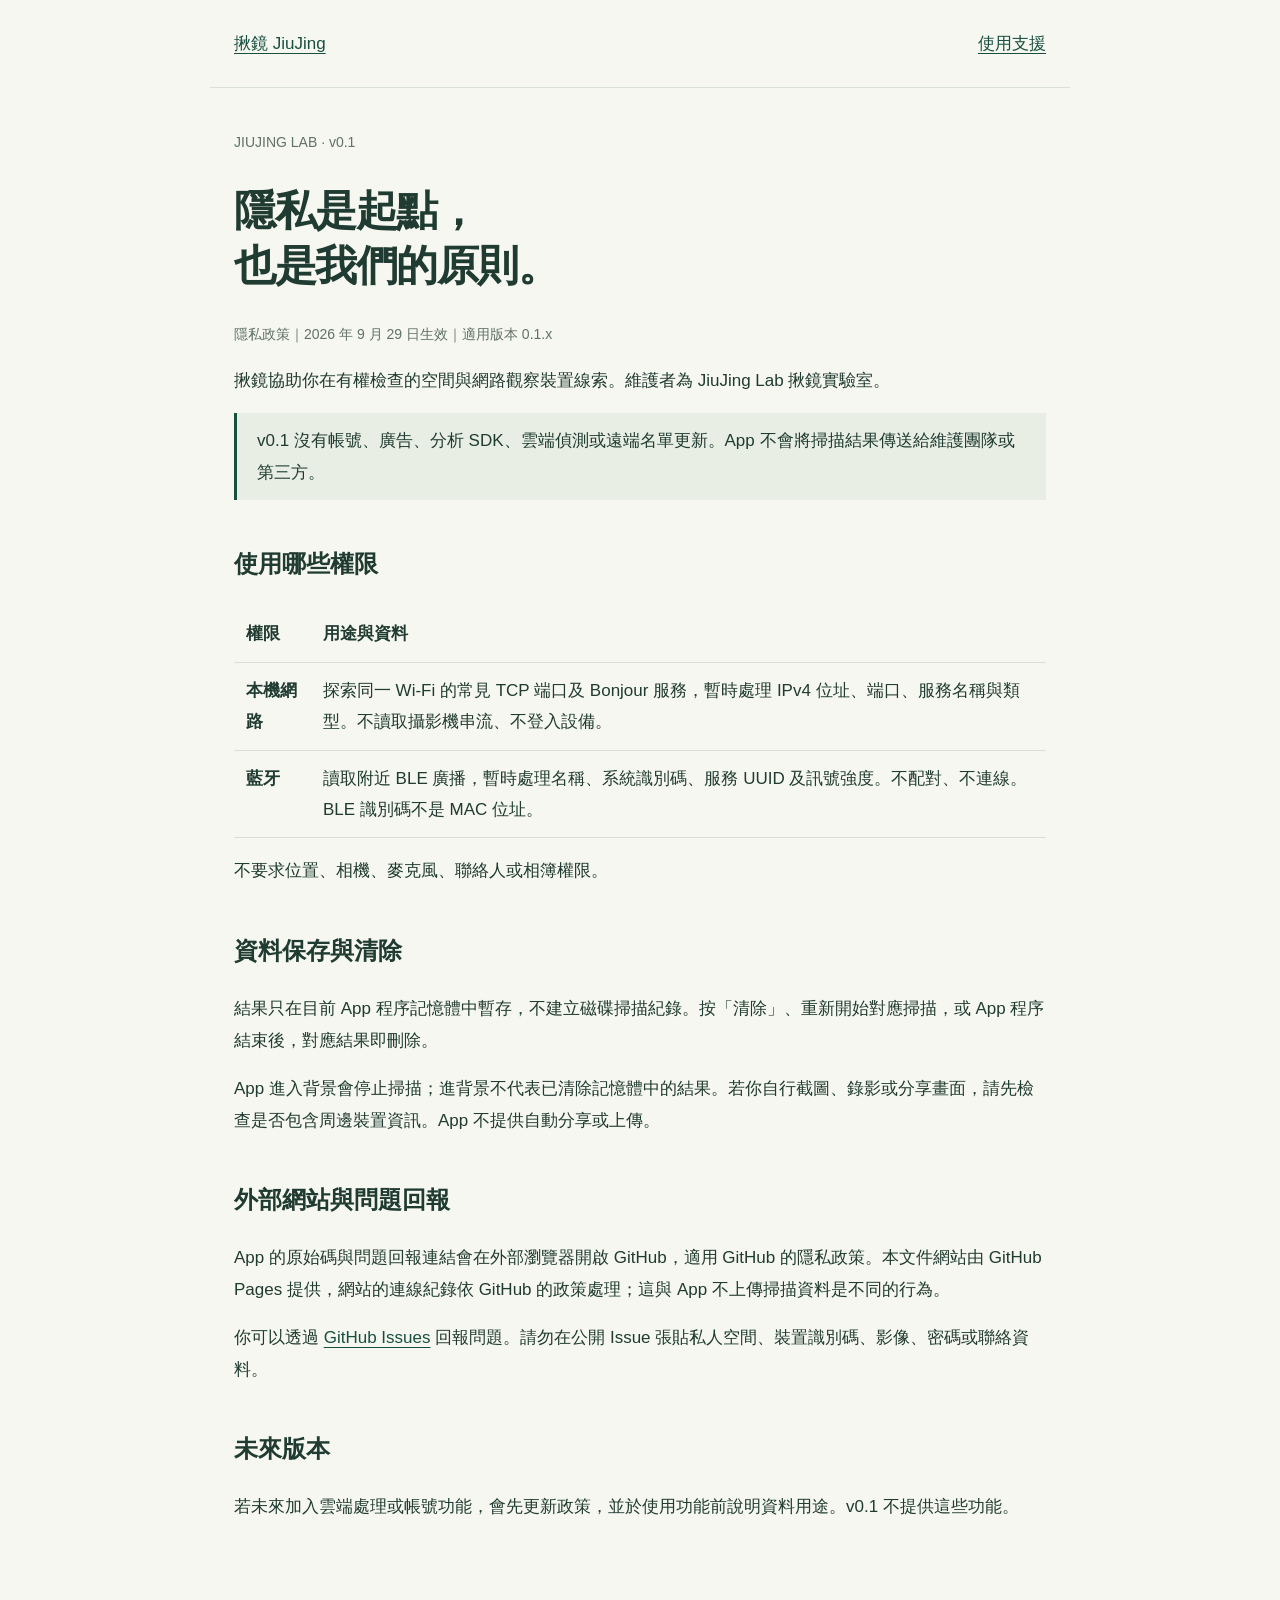
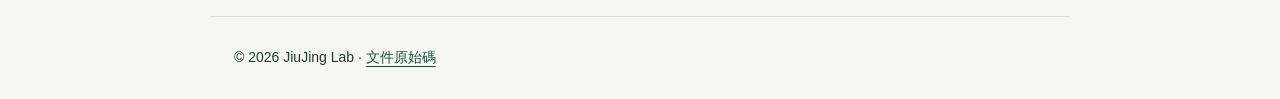
==== privacy/index.html @ 6421168e "docs(release): publish privacy and TestFlight documentation" ====
<!doctype html><html lang="zh-Hant"><head><meta charset="utf-8"><meta name="viewport" content="width=device-width,initial-scale=1"><title>隱私政策｜揪鏡 JiuJing</title><meta name="description" content="揪鏡 v0.1 的權限、資料處理及刪除政策。掃描結果僅在手機記憶體處理，不上傳。"><link rel="stylesheet" href="../style.css"></head><body><header><a href="https://jiujinglab.github.io/website/">揪鏡 JiuJing</a><a href="../support/">使用支援</a></header><main><p class="meta">JIUJING LAB · v0.1</p><h1>隱私是起點，<br>也是我們的原則。</h1><p class="meta">隱私政策｜2026 年 9 月 29 日生效｜適用版本 0.1.x</p><p>揪鏡協助你在有權檢查的空間與網路觀察裝置線索。維護者為 JiuJing Lab 揪鏡實驗室。</p><div class="note">v0.1 沒有帳號、廣告、分析 SDK、雲端偵測或遠端名單更新。App 不會將掃描結果傳送給維護團隊或第三方。</div><h2>使用哪些權限</h2><table><thead><tr><th>權限</th><th>用途與資料</th></tr></thead><tbody><tr><th>本機網路</th><td>探索同一 Wi-Fi 的常見 TCP 端口及 Bonjour 服務，暫時處理 IPv4 位址、端口、服務名稱與類型。不讀取攝影機串流、不登入設備。</td></tr><tr><th>藍牙</th><td>讀取附近 BLE 廣播，暫時處理名稱、系統識別碼、服務 UUID 及訊號強度。不配對、不連線。BLE 識別碼不是 MAC 位址。</td></tr></tbody></table><p>不要求位置、相機、麥克風、聯絡人或相簿權限。</p><h2>資料保存與清除</h2><p>結果只在目前 App 程序記憶體中暫存，不建立磁碟掃描紀錄。按「清除」、重新開始對應掃描，或 App 程序結束後，對應結果即刪除。</p><p>App 進入背景會停止掃描；進背景不代表已清除記憶體中的結果。若你自行截圖、錄影或分享畫面，請先檢查是否包含周邊裝置資訊。App 不提供自動分享或上傳。</p><h2>外部網站與問題回報</h2><p>App 的原始碼與問題回報連結會在外部瀏覽器開啟 GitHub，適用 GitHub 的隱私政策。本文件網站由 GitHub Pages 提供，網站的連線紀錄依 GitHub 的政策處理；這與 App 不上傳掃描資料是不同的行為。</p><p>你可以透過 <a href="https://github.com/JiuJingLab/ios/issues">GitHub Issues</a> 回報問題。請勿在公開 Issue 張貼私人空間、裝置識別碼、影像、密碼或聯絡資料。</p><h2>未來版本</h2><p>若未來加入雲端處理或帳號功能，會先更新政策，並於使用功能前說明資料用途。v0.1 不提供這些功能。</p></main><footer>© 2026 JiuJing Lab · <a href="https://github.com/JiuJingLab/docs">文件原始碼</a></footer></body></html>
---- style.css ----
:root{color-scheme:light;--green:#194f40;--paper:#f6f7f1}*{box-sizing:border-box}body{margin:0;background:var(--paper);color:#203b31;font:17px/1.85 -apple-system,BlinkMacSystemFont,'Noto Sans TC',sans-serif}header,main,footer{max-width:860px;margin:auto;padding:28px 24px}header{display:flex;justify-content:space-between;gap:16px;border-bottom:1px solid #d8dfd5}a{color:var(--green);text-underline-offset:4px}h1{font-size:42px;letter-spacing:-1.5px;line-height:1.3}h2{font-size:24px;margin-top:42px}.meta{font-size:14px;color:#617268}.note{border-left:3px solid var(--green);padding:12px 20px;background:#e8eee3}table{width:100%;border-collapse:collapse}th,td{text-align:left;padding:12px;border-bottom:1px solid #d8dfd5;vertical-align:top}footer{margin-top:48px;border-top:1px solid #d8dfd5;font-size:14px}a:focus-visible{outline:3px solid #bd9854;outline-offset:5px}@media(max-width:600px){h1{font-size:34px}table,tbody,tr,td,th{display:block}thead{display:none}td{padding:8px 0}}
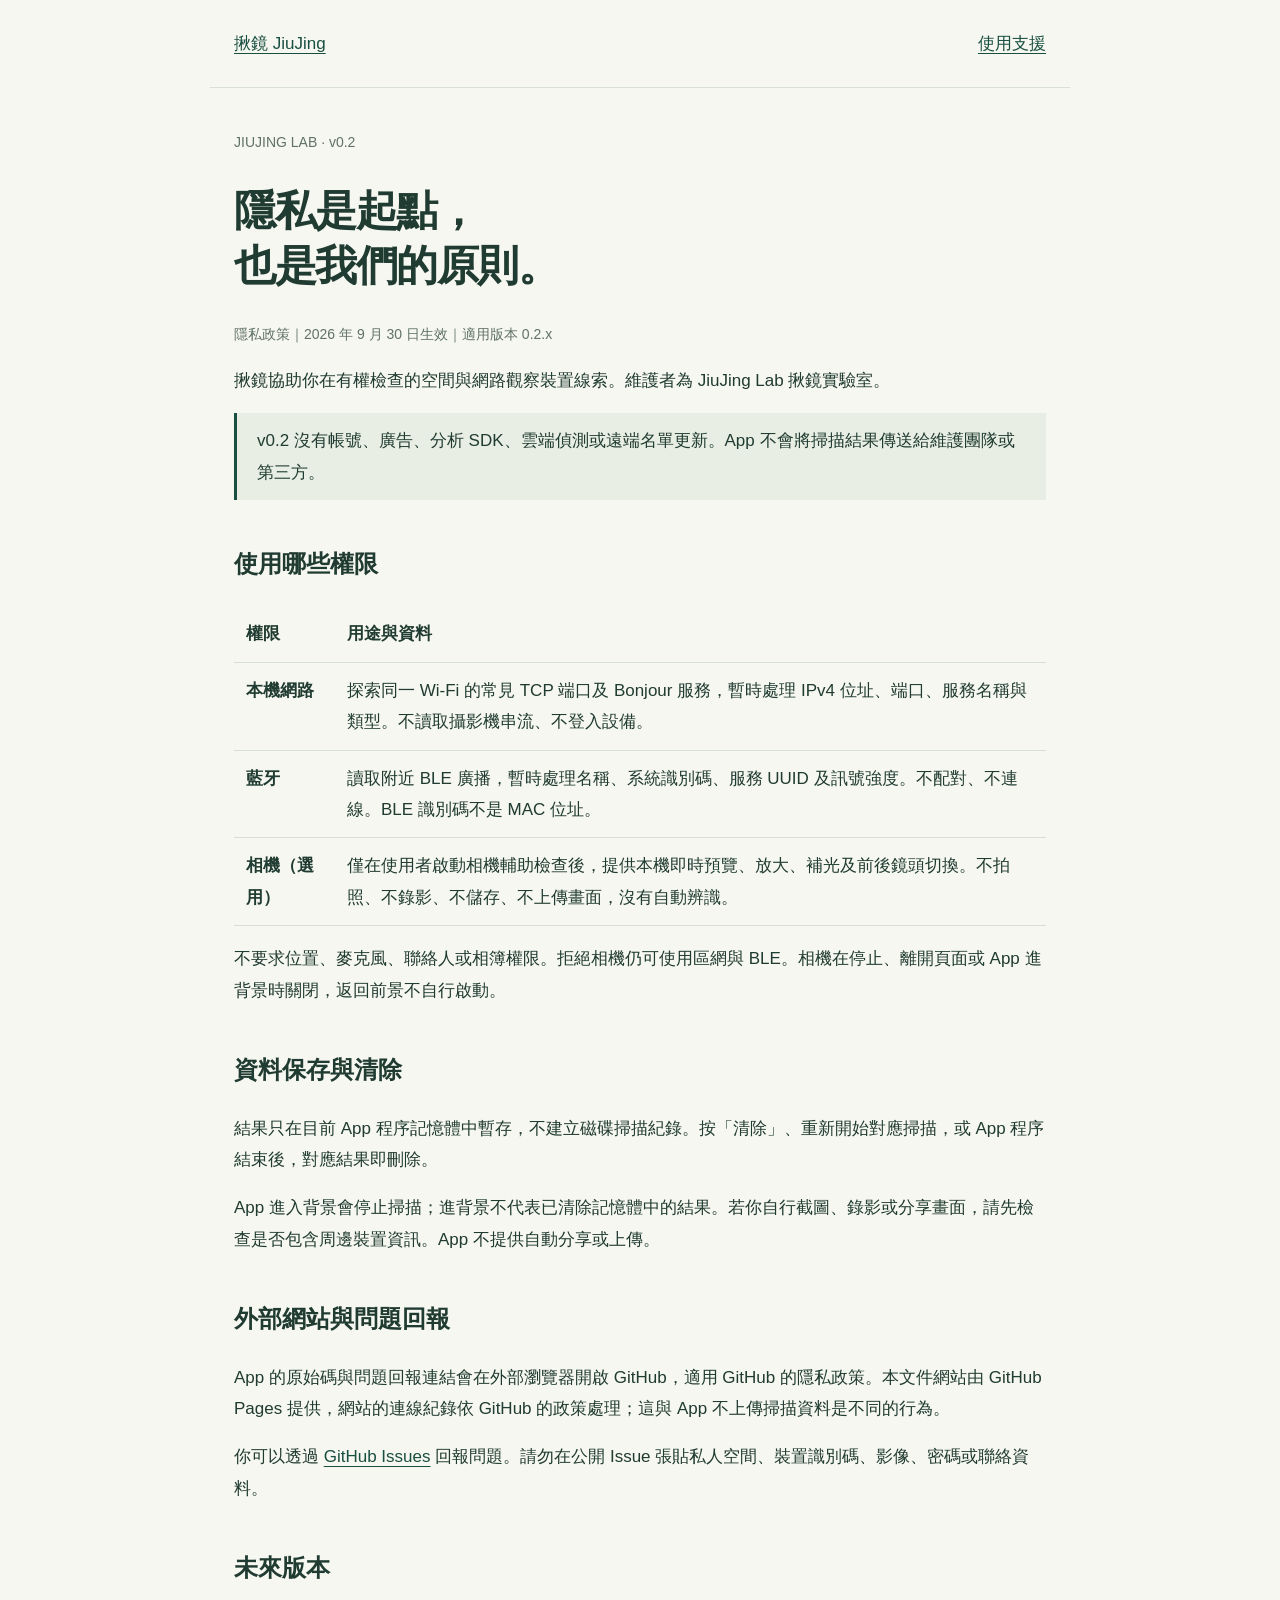
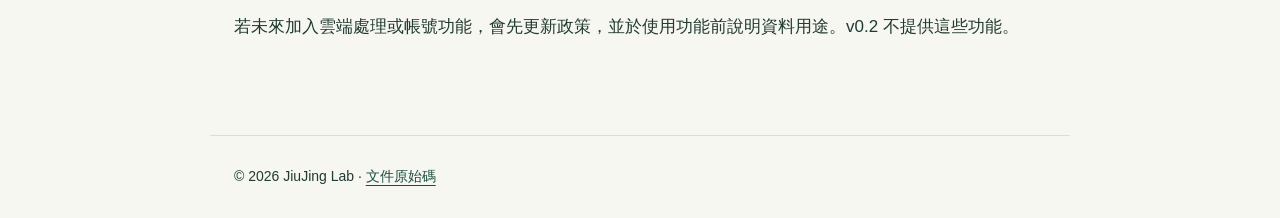
==== commit 09768408: "docs(release): document v0.2 camera assistance and scan results" ====
--- a/privacy/index.html
+++ b/privacy/index.html
@@ -1 +1 @@
-<!doctype html><html lang="zh-Hant"><head><meta charset="utf-8"><meta name="viewport" content="width=device-width,initial-scale=1"><title>隱私政策｜揪鏡 JiuJing</title><meta name="description" content="揪鏡 v0.1 的權限、資料處理及刪除政策。掃描結果僅在手機記憶體處理，不上傳。"><link rel="stylesheet" href="../style.css"></head><body><header><a href="https://jiujinglab.github.io/website/">揪鏡 JiuJing</a><a href="../support/">使用支援</a></header><main><p class="meta">JIUJING LAB · v0.1</p><h1>隱私是起點，<br>也是我們的原則。</h1><p class="meta">隱私政策｜2026 年 9 月 29 日生效｜適用版本 0.1.x</p><p>揪鏡協助你在有權檢查的空間與網路觀察裝置線索。維護者為 JiuJing Lab 揪鏡實驗室。</p><div class="note">v0.1 沒有帳號、廣告、分析 SDK、雲端偵測或遠端名單更新。App 不會將掃描結果傳送給維護團隊或第三方。</div><h2>使用哪些權限</h2><table><thead><tr><th>權限</th><th>用途與資料</th></tr></thead><tbody><tr><th>本機網路</th><td>探索同一 Wi-Fi 的常見 TCP 端口及 Bonjour 服務，暫時處理 IPv4 位址、端口、服務名稱與類型。不讀取攝影機串流、不登入設備。</td></tr><tr><th>藍牙</th><td>讀取附近 BLE 廣播，暫時處理名稱、系統識別碼、服務 UUID 及訊號強度。不配對、不連線。BLE 識別碼不是 MAC 位址。</td></tr></tbody></table><p>不要求位置、相機、麥克風、聯絡人或相簿權限。</p><h2>資料保存與清除</h2><p>結果只在目前 App 程序記憶體中暫存，不建立磁碟掃描紀錄。按「清除」、重新開始對應掃描，或 App 程序結束後，對應結果即刪除。</p><p>App 進入背景會停止掃描；進背景不代表已清除記憶體中的結果。若你自行截圖、錄影或分享畫面，請先檢查是否包含周邊裝置資訊。App 不提供自動分享或上傳。</p><h2>外部網站與問題回報</h2><p>App 的原始碼與問題回報連結會在外部瀏覽器開啟 GitHub，適用 GitHub 的隱私政策。本文件網站由 GitHub Pages 提供，網站的連線紀錄依 GitHub 的政策處理；這與 App 不上傳掃描資料是不同的行為。</p><p>你可以透過 <a href="https://github.com/JiuJingLab/ios/issues">GitHub Issues</a> 回報問題。請勿在公開 Issue 張貼私人空間、裝置識別碼、影像、密碼或聯絡資料。</p><h2>未來版本</h2><p>若未來加入雲端處理或帳號功能，會先更新政策，並於使用功能前說明資料用途。v0.1 不提供這些功能。</p></main><footer>© 2026 JiuJing Lab · <a href="https://github.com/JiuJingLab/docs">文件原始碼</a></footer></body></html>
+<!doctype html><html lang="zh-Hant"><head><meta charset="utf-8"><meta name="viewport" content="width=device-width,initial-scale=1"><title>隱私政策｜揪鏡 JiuJing</title><meta name="description" content="揪鏡 v0.2 的權限、資料處理及刪除政策。掃描結果僅在手機記憶體處理，不上傳。"><link rel="stylesheet" href="../style.css"></head><body><header><a href="https://jiujinglab.github.io/website/">揪鏡 JiuJing</a><a href="../support/">使用支援</a></header><main><p class="meta">JIUJING LAB · v0.2</p><h1>隱私是起點，<br>也是我們的原則。</h1><p class="meta">隱私政策｜2026 年 9 月 30 日生效｜適用版本 0.2.x</p><p>揪鏡協助你在有權檢查的空間與網路觀察裝置線索。維護者為 JiuJing Lab 揪鏡實驗室。</p><div class="note">v0.2 沒有帳號、廣告、分析 SDK、雲端偵測或遠端名單更新。App 不會將掃描結果傳送給維護團隊或第三方。</div><h2>使用哪些權限</h2><table><thead><tr><th>權限</th><th>用途與資料</th></tr></thead><tbody><tr><th>本機網路</th><td>探索同一 Wi-Fi 的常見 TCP 端口及 Bonjour 服務，暫時處理 IPv4 位址、端口、服務名稱與類型。不讀取攝影機串流、不登入設備。</td></tr><tr><th>藍牙</th><td>讀取附近 BLE 廣播，暫時處理名稱、系統識別碼、服務 UUID 及訊號強度。不配對、不連線。BLE 識別碼不是 MAC 位址。</td></tr><tr><th>相機（選用）</th><td>僅在使用者啟動相機輔助檢查後，提供本機即時預覽、放大、補光及前後鏡頭切換。不拍照、不錄影、不儲存、不上傳畫面，沒有自動辨識。</td></tr></tbody></table><p>不要求位置、麥克風、聯絡人或相簿權限。拒絕相機仍可使用區網與 BLE。相機在停止、離開頁面或 App 進背景時關閉，返回前景不自行啟動。</p><h2>資料保存與清除</h2><p>結果只在目前 App 程序記憶體中暫存，不建立磁碟掃描紀錄。按「清除」、重新開始對應掃描，或 App 程序結束後，對應結果即刪除。</p><p>App 進入背景會停止掃描；進背景不代表已清除記憶體中的結果。若你自行截圖、錄影或分享畫面，請先檢查是否包含周邊裝置資訊。App 不提供自動分享或上傳。</p><h2>外部網站與問題回報</h2><p>App 的原始碼與問題回報連結會在外部瀏覽器開啟 GitHub，適用 GitHub 的隱私政策。本文件網站由 GitHub Pages 提供，網站的連線紀錄依 GitHub 的政策處理；這與 App 不上傳掃描資料是不同的行為。</p><p>你可以透過 <a href="https://github.com/JiuJingLab/ios/issues">GitHub Issues</a> 回報問題。請勿在公開 Issue 張貼私人空間、裝置識別碼、影像、密碼或聯絡資料。</p><h2>未來版本</h2><p>若未來加入雲端處理或帳號功能，會先更新政策，並於使用功能前說明資料用途。v0.2 不提供這些功能。</p></main><footer>© 2026 JiuJing Lab · <a href="https://github.com/JiuJingLab/docs">文件原始碼</a></footer></body></html>
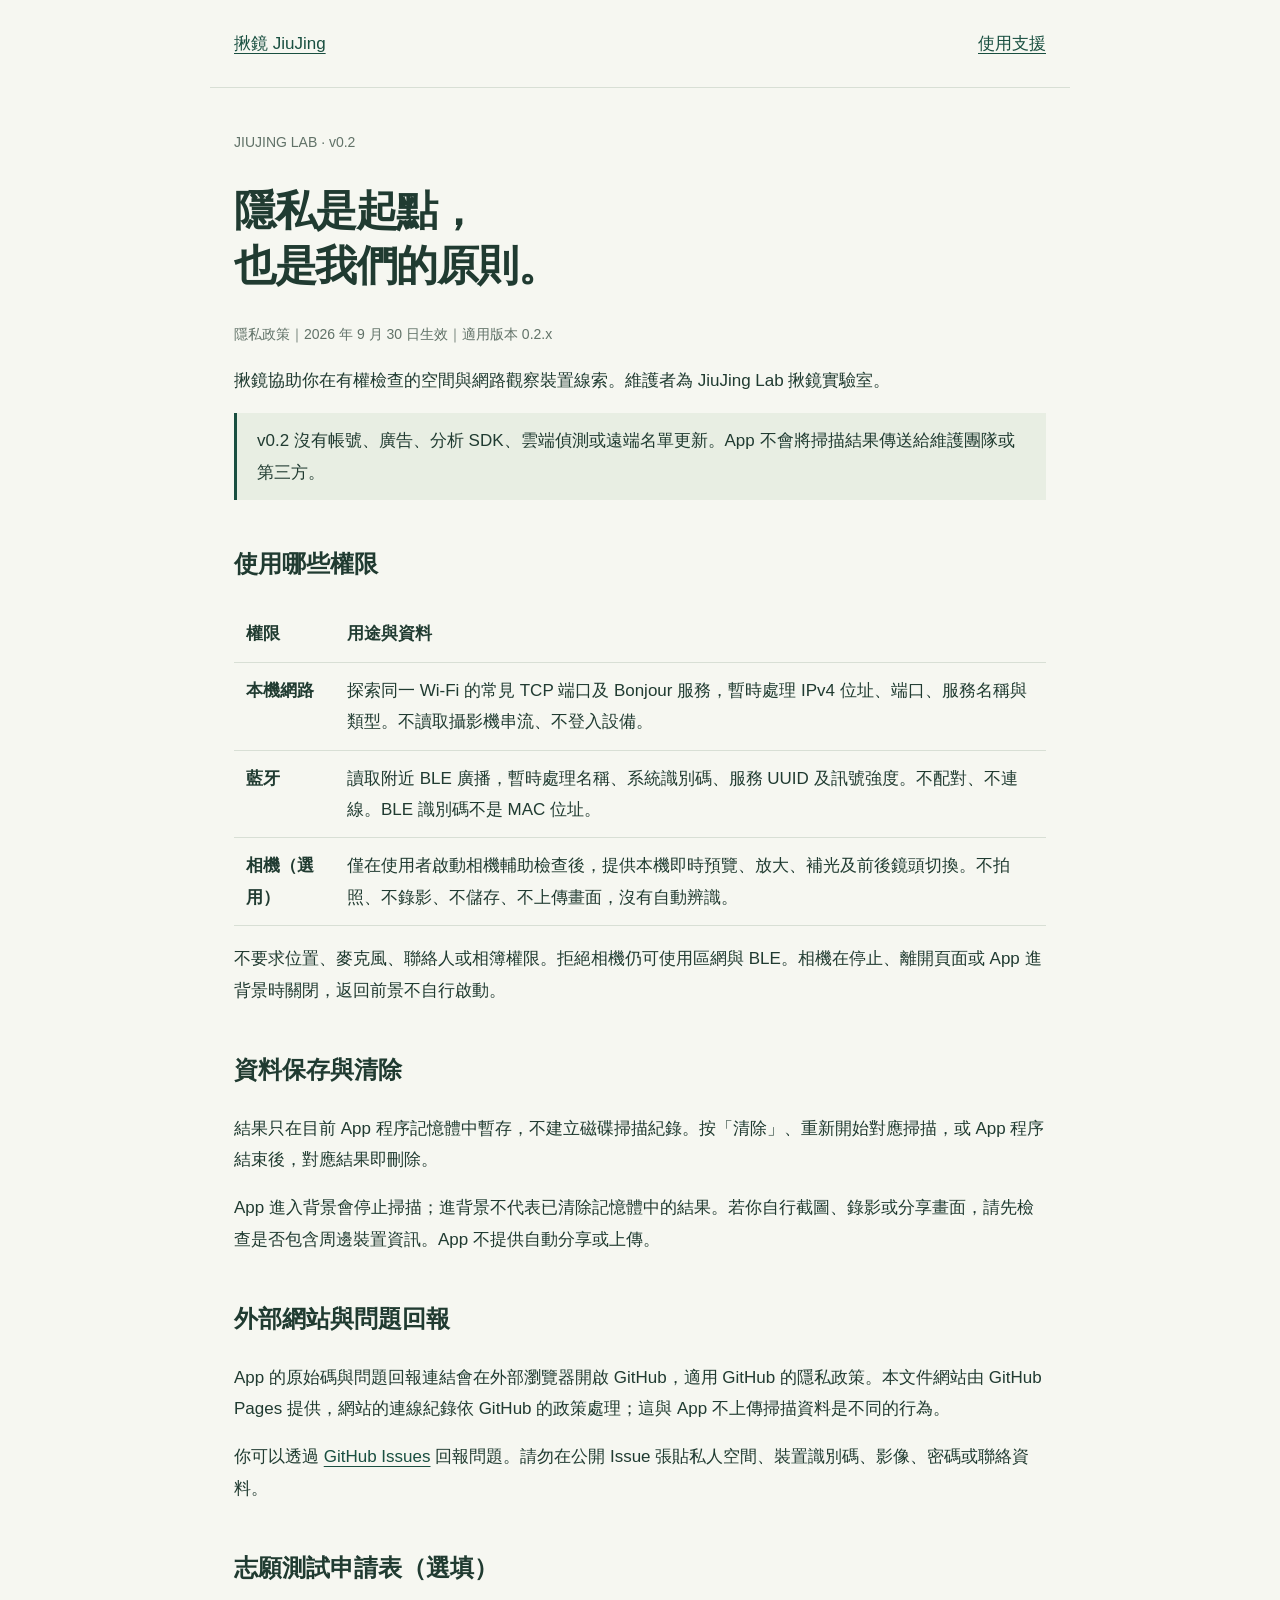
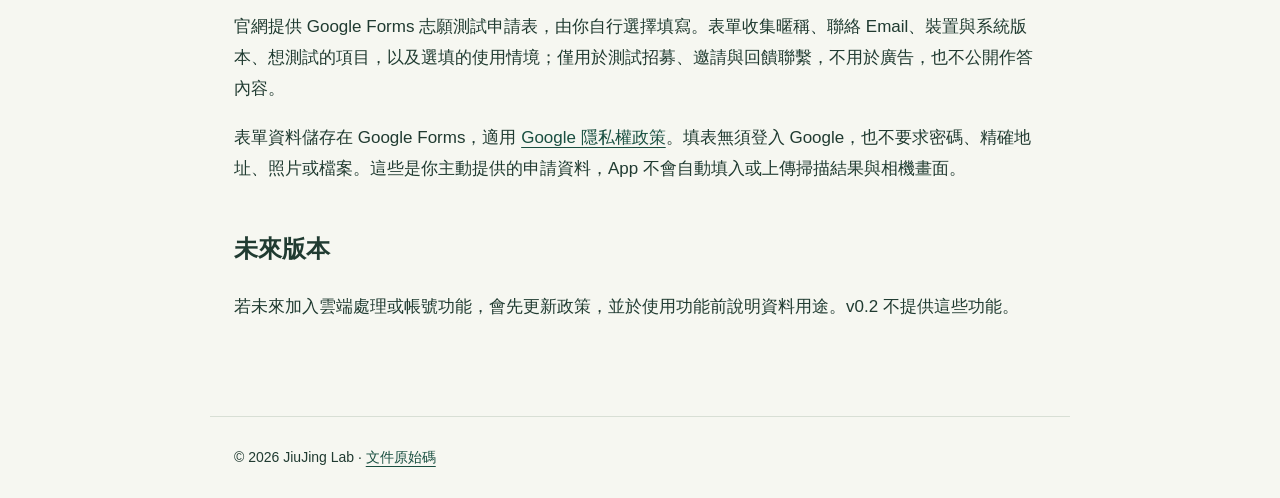
==== commit e26093fd: "docs(privacy): explain voluntary beta application data" ====
--- a/privacy/index.html
+++ b/privacy/index.html
@@ -1 +1 @@
-<!doctype html><html lang="zh-Hant"><head><meta charset="utf-8"><meta name="viewport" content="width=device-width,initial-scale=1"><title>隱私政策｜揪鏡 JiuJing</title><meta name="description" content="揪鏡 v0.2 的權限、資料處理及刪除政策。掃描結果僅在手機記憶體處理，不上傳。"><link rel="stylesheet" href="../style.css"></head><body><header><a href="https://jiujinglab.github.io/website/">揪鏡 JiuJing</a><a href="../support/">使用支援</a></header><main><p class="meta">JIUJING LAB · v0.2</p><h1>隱私是起點，<br>也是我們的原則。</h1><p class="meta">隱私政策｜2026 年 9 月 30 日生效｜適用版本 0.2.x</p><p>揪鏡協助你在有權檢查的空間與網路觀察裝置線索。維護者為 JiuJing Lab 揪鏡實驗室。</p><div class="note">v0.2 沒有帳號、廣告、分析 SDK、雲端偵測或遠端名單更新。App 不會將掃描結果傳送給維護團隊或第三方。</div><h2>使用哪些權限</h2><table><thead><tr><th>權限</th><th>用途與資料</th></tr></thead><tbody><tr><th>本機網路</th><td>探索同一 Wi-Fi 的常見 TCP 端口及 Bonjour 服務，暫時處理 IPv4 位址、端口、服務名稱與類型。不讀取攝影機串流、不登入設備。</td></tr><tr><th>藍牙</th><td>讀取附近 BLE 廣播，暫時處理名稱、系統識別碼、服務 UUID 及訊號強度。不配對、不連線。BLE 識別碼不是 MAC 位址。</td></tr><tr><th>相機（選用）</th><td>僅在使用者啟動相機輔助檢查後，提供本機即時預覽、放大、補光及前後鏡頭切換。不拍照、不錄影、不儲存、不上傳畫面，沒有自動辨識。</td></tr></tbody></table><p>不要求位置、麥克風、聯絡人或相簿權限。拒絕相機仍可使用區網與 BLE。相機在停止、離開頁面或 App 進背景時關閉，返回前景不自行啟動。</p><h2>資料保存與清除</h2><p>結果只在目前 App 程序記憶體中暫存，不建立磁碟掃描紀錄。按「清除」、重新開始對應掃描，或 App 程序結束後，對應結果即刪除。</p><p>App 進入背景會停止掃描；進背景不代表已清除記憶體中的結果。若你自行截圖、錄影或分享畫面，請先檢查是否包含周邊裝置資訊。App 不提供自動分享或上傳。</p><h2>外部網站與問題回報</h2><p>App 的原始碼與問題回報連結會在外部瀏覽器開啟 GitHub，適用 GitHub 的隱私政策。本文件網站由 GitHub Pages 提供，網站的連線紀錄依 GitHub 的政策處理；這與 App 不上傳掃描資料是不同的行為。</p><p>你可以透過 <a href="https://github.com/JiuJingLab/ios/issues">GitHub Issues</a> 回報問題。請勿在公開 Issue 張貼私人空間、裝置識別碼、影像、密碼或聯絡資料。</p><h2>未來版本</h2><p>若未來加入雲端處理或帳號功能，會先更新政策，並於使用功能前說明資料用途。v0.2 不提供這些功能。</p></main><footer>© 2026 JiuJing Lab · <a href="https://github.com/JiuJingLab/docs">文件原始碼</a></footer></body></html>
+<!doctype html><html lang="zh-Hant"><head><meta charset="utf-8"><meta name="viewport" content="width=device-width,initial-scale=1"><title>隱私政策｜揪鏡 JiuJing</title><meta name="description" content="揪鏡 v0.2 的權限、資料處理及刪除政策。掃描結果僅在手機記憶體處理，不上傳。"><link rel="stylesheet" href="../style.css"></head><body><header><a href="https://jiujinglab.github.io/website/">揪鏡 JiuJing</a><a href="../support/">使用支援</a></header><main><p class="meta">JIUJING LAB · v0.2</p><h1>隱私是起點，<br>也是我們的原則。</h1><p class="meta">隱私政策｜2026 年 9 月 30 日生效｜適用版本 0.2.x</p><p>揪鏡協助你在有權檢查的空間與網路觀察裝置線索。維護者為 JiuJing Lab 揪鏡實驗室。</p><div class="note">v0.2 沒有帳號、廣告、分析 SDK、雲端偵測或遠端名單更新。App 不會將掃描結果傳送給維護團隊或第三方。</div><h2>使用哪些權限</h2><table><thead><tr><th>權限</th><th>用途與資料</th></tr></thead><tbody><tr><th>本機網路</th><td>探索同一 Wi-Fi 的常見 TCP 端口及 Bonjour 服務，暫時處理 IPv4 位址、端口、服務名稱與類型。不讀取攝影機串流、不登入設備。</td></tr><tr><th>藍牙</th><td>讀取附近 BLE 廣播，暫時處理名稱、系統識別碼、服務 UUID 及訊號強度。不配對、不連線。BLE 識別碼不是 MAC 位址。</td></tr><tr><th>相機（選用）</th><td>僅在使用者啟動相機輔助檢查後，提供本機即時預覽、放大、補光及前後鏡頭切換。不拍照、不錄影、不儲存、不上傳畫面，沒有自動辨識。</td></tr></tbody></table><p>不要求位置、麥克風、聯絡人或相簿權限。拒絕相機仍可使用區網與 BLE。相機在停止、離開頁面或 App 進背景時關閉，返回前景不自行啟動。</p><h2>資料保存與清除</h2><p>結果只在目前 App 程序記憶體中暫存，不建立磁碟掃描紀錄。按「清除」、重新開始對應掃描，或 App 程序結束後，對應結果即刪除。</p><p>App 進入背景會停止掃描；進背景不代表已清除記憶體中的結果。若你自行截圖、錄影或分享畫面，請先檢查是否包含周邊裝置資訊。App 不提供自動分享或上傳。</p><h2>外部網站與問題回報</h2><p>App 的原始碼與問題回報連結會在外部瀏覽器開啟 GitHub，適用 GitHub 的隱私政策。本文件網站由 GitHub Pages 提供，網站的連線紀錄依 GitHub 的政策處理；這與 App 不上傳掃描資料是不同的行為。</p><p>你可以透過 <a href="https://github.com/JiuJingLab/ios/issues">GitHub Issues</a> 回報問題。請勿在公開 Issue 張貼私人空間、裝置識別碼、影像、密碼或聯絡資料。</p><h2>志願測試申請表（選填）</h2><p>官網提供 Google Forms 志願測試申請表，由你自行選擇填寫。表單收集暱稱、聯絡 Email、裝置與系統版本、想測試的項目，以及選填的使用情境；僅用於測試招募、邀請與回饋聯繫，不用於廣告，也不公開作答內容。</p><p>表單資料儲存在 Google Forms，適用 <a href="https://policies.google.com/privacy">Google 隱私權政策</a>。填表無須登入 Google，也不要求密碼、精確地址、照片或檔案。這些是你主動提供的申請資料，App 不會自動填入或上傳掃描結果與相機畫面。</p><h2>未來版本</h2><p>若未來加入雲端處理或帳號功能，會先更新政策，並於使用功能前說明資料用途。v0.2 不提供這些功能。</p></main><footer>© 2026 JiuJing Lab · <a href="https://github.com/JiuJingLab/docs">文件原始碼</a></footer></body></html>
